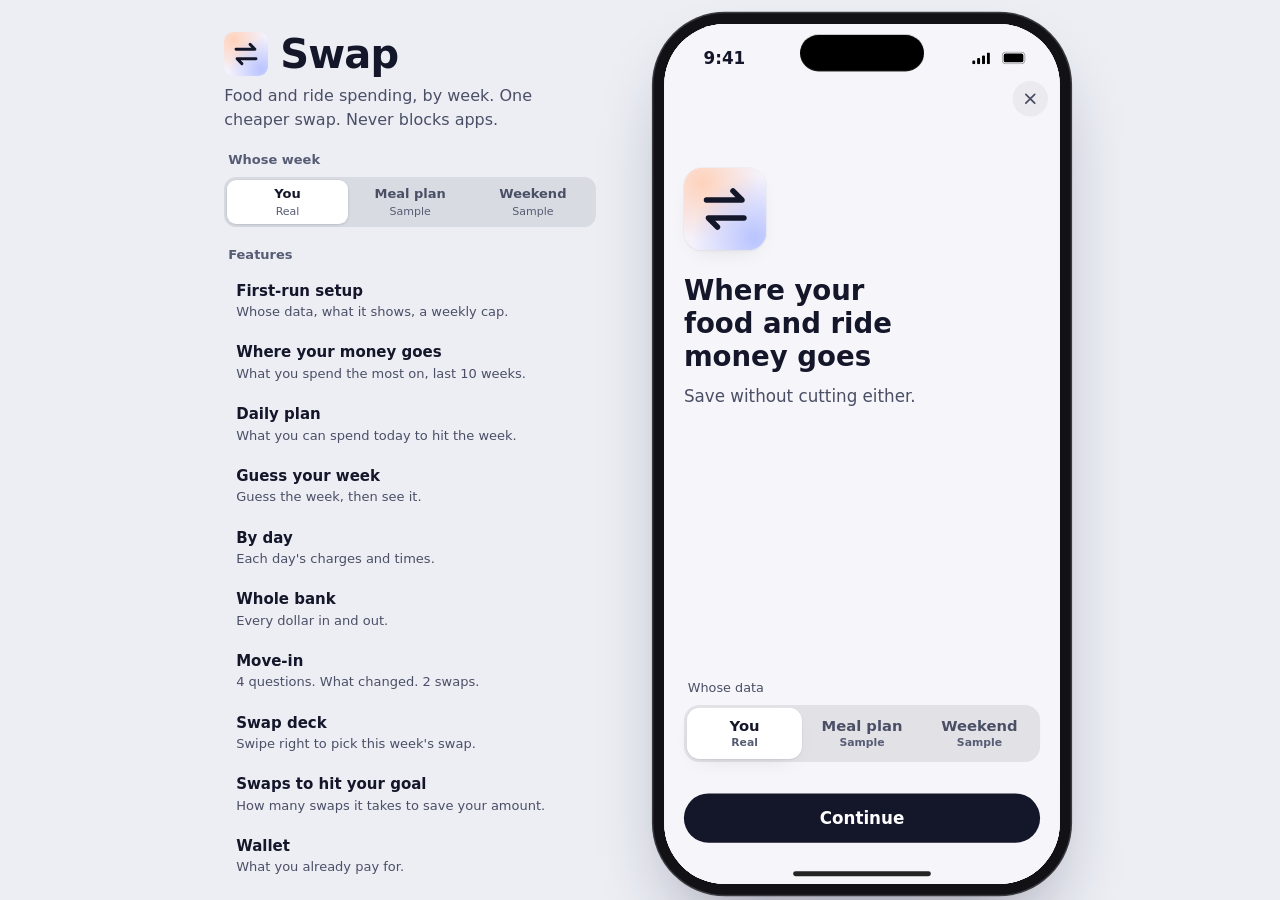
==== app/index.html @ fa8183b1 "Swap app: whole-bank analysis, daily plan, real swaps, iPhone app, cloud sync - Where your money goe" ====
<!doctype html>
<html lang="en">
<head>
<meta charset="utf-8">
<meta name="viewport" content="width=device-width, initial-scale=1, viewport-fit=cover">
<title>Swap</title>
<meta name="description" content="Swap: food and ride spending, by week, with one cheaper swap.">
<meta name="theme-color" content="#f6f5f9">
<meta name="apple-mobile-web-app-capable" content="yes">
<meta name="mobile-web-app-capable" content="yes">
<meta name="apple-mobile-web-app-status-bar-style" content="black-translucent">
<meta name="apple-mobile-web-app-title" content="Swap">
<link rel="manifest" href="manifest.webmanifest">
<link rel="apple-touch-icon" href="icons/icon-180.png">
<link rel="icon" href="icons/icon.svg" type="image/svg+xml">
<link rel="stylesheet" href="core.css">
</head>
<body>
<div class="stage">
  <aside class="panel">
    <h1><img src="icons/icon.svg" width="44" height="44" alt="">Swap</h1>
    <p class="lede">Food and ride spending, by week. One cheaper swap. Never blocks apps.</p>
    <h2 id="seg-h">Whose week</h2>
    <div class="seg" role="radiogroup" aria-labelledby="seg-h"></div>
    <h2>Features</h2>
    <ul class="feature-list"></ul>
    <div class="install"><div id="qr" class="qr" role="img" aria-label="QR code for michaelwang.lol/swap/app"></div><span>Scan, then Share → Add to Home Screen.<br><b>michaelwang.lol/swap/app</b></span></div>
    <p class="fine"><span data-fine>Meal plan and Weekend are sample students.</span> <a href="https://github.com/jialewang0528-gif/swap">Case study</a> · <button class="linkish" data-reset>Reset demo</button></p>
  </aside>
  <div class="device">
    <div class="island" aria-hidden="true"></div>
    <div class="statusbar" aria-hidden="true"><span>9:41</span><span>
      <svg width="18" height="12" viewBox="0 0 18 12"><rect x="0" y="8" width="3" height="4" rx="1"/><rect x="5" y="5.5" width="3" height="6.5" rx="1"/><rect x="10" y="3" width="3" height="9" rx="1"/><rect x="15" y="0" width="3" height="12" rx="1"/></svg>
      <svg width="27" height="13" viewBox="0 0 27 13" style="margin-left:6px"><rect x=".5" y=".5" width="23" height="12" rx="3.5" fill="none" stroke="#000" opacity=".35"/><rect x="2" y="2" width="20" height="9" rx="2"/></svg></span></div>
    <div class="app" id="app"></div>
    <div class="homebar" aria-hidden="true"></div>
  </div>
</div>

<script src="private/live.js" onerror="this.remove()"></script>
<script src="private/cloud-config.js" onerror="this.remove()"></script>
<script src="cloud.js"></script>
<script src="private/subscriptions.js" onerror="this.remove()"></script>
<script src="data.js"></script>
<script src="core.js"></script>
<script src="ai.js"></script>
<script src="features.js"></script>
<script>
  // Load every feature's CSS and JS in parallel; scripts still run in list order (async = false).
  (async () => {
    const loads = [];
    for (const id of self.SWAP_FEATURES) {
      const css = document.createElement("link"); css.rel = "stylesheet"; css.href = `features/${id}.css`;
      loads.push(new Promise(res => { css.onload = res; css.onerror = () => { css.remove(); res(); }; }));
      document.head.appendChild(css);
      const s = document.createElement("script"); s.src = `features/${id}.js`; s.async = false;
      loads.push(new Promise(res => { s.onload = res; s.onerror = () => { console.warn("[swap] missing feature", id); res(); }; }));
      document.body.appendChild(s);
    }
    await Promise.all(loads);
    Swap.start();
  })();
  if ("serviceWorker" in navigator && location.protocol === "https:") navigator.serviceWorker.register("sw.js").catch(() => {});
  // QR for the desktop panel only (the panel is hidden in the phone layout).
  if (!matchMedia("(max-width: 640px), (display-mode: standalone), (hover: none) and (pointer: coarse)").matches) {
    const q = document.createElement("script");
    q.src = "vendor/qrcode.min.js";
    q.onload = () => new QRCode(document.getElementById("qr"), { text: "https://michaelwang.lol/swap/app/", width: 84, height: 84, colorDark: "#14162a", colorLight: "#ffffff" });
    document.body.appendChild(q);
  }
</script>
</body>
</html>
---- app/core.css ----
/* Swap core: design tokens, app shell (nav bar, tab bar, sheets), shared components.
   Feature CSS (features/<id>.css) uses these tokens only: no raw hex, no one-off radii or font sizes.
   See DESIGN.md for the rules. */
:root {
  /* ---------- Color: neutrals ---------- */
  --ink: #14162a;            /* text, primary buttons, selected tab, focus ring */
  --ink-2: #4a4f66;          /* secondary text (7.4:1 on canvas) */
  --ink-3: #565c74;          /* tertiary text, meta (6.1:1) */
  --ink-4: rgba(20, 22, 42, .38);  /* disabled, control borders (3:1+) */
  --hair: rgba(20, 22, 42, .08);   /* hairlines, inset borders */
  --fill: rgba(20, 22, 42, .05);   /* neutral fills: tint buttons, tracks, badges */
  --fill-2: rgba(20, 22, 42, .09);
  --canvas: #f6f5f9;
  --surface: #ffffff;        /* content cards */
  --surface-2: #fbfbfd;      /* nested tiles inside a card */
  --sheet-bg: #f7f6fa;       /* full-height sheets (opaque, like iOS large detent) */

  /* ---------- Color: 4 hues. Fill (>=3:1 on white) / soft tint / ink (text on tint) ---------- */
  --food: #e46c35;   --food-soft: #ffe6d9;  --food-ink: #9a4a26;
  --move: #4a5fd8;   --move-soft: #e3e7ff;  --move-ink: #2f3ca0;
  --night: #8f6fdc;  --night-soft: #eee8ff; --night-ink: #4a3a92;
  --accent: #2e9e6a; --accent-soft: #dcf5e8; --accent-ink: #1d6b47;   /* saved / room / done. Never "move". */
  /* Night is never color-only: hatched fill + moon icon (api.kindIcon("night")). */
  --night-pattern: repeating-linear-gradient(135deg, var(--night) 0 3px, #b9a5ec 3px 5.5px);
  /* Legacy aliases (features being rebuilt still use these) */
  --mint: var(--accent); --mint-soft: var(--accent-soft); --mint-ink: var(--accent-ink);

  /* ---------- Materials ---------- */
  /* Content layer: solid card + soft layered shadow. Floating layer: Liquid Glass. */
  --shadow-card: 0 0 0 .5px rgba(20, 22, 42, .05), 0 1px 2px rgba(20, 22, 42, .04), 0 8px 24px -12px rgba(20, 22, 42, .14);
  --shadow-float: 0 8px 28px -8px rgba(20, 22, 42, .2), 0 2px 6px rgba(20, 22, 42, .06);
  --glass: rgba(255, 255, 255, .56);
  --glass-strong: rgba(255, 255, 255, .74);
  --glass-edge: rgba(255, 255, 255, .85);
  --glass-blur: blur(18px) saturate(180%);
  --glass-shadow: var(--shadow-float);

  /* ---------- Radius: 5 values (concentric: inner = outer - padding) ---------- */
  --r-pill: 999px;   /* buttons, chips, tab bar, capsules */
  --r-card: 26px;    /* content cards */
  --r-tile: 16px;    /* tiles inside a card (26 - 10 padding) */
  --r-well: 10px;    /* icon wells, small fields */
  --r-badge: 6px;    /* badges */
  --r-lg: var(--r-card); --r-md: 20px; --r-sm: var(--r-tile);   /* legacy */

  /* ---------- Type ---------- */
  --sys: -apple-system, BlinkMacSystemFont, "SF Pro Text", system-ui, "Helvetica Neue", Arial, sans-serif;
  --round: ui-rounded, "SF Pro Rounded", -apple-system, system-ui, sans-serif;

  /* ---------- Spacing: 4pt grid ---------- */
  --s-1: 4px; --s-2: 8px; --s-3: 12px; --s-4: 16px; --s-5: 20px; --s-6: 24px; --s-8: 32px; --s-11: 44px;
  --gutter: 16px;    /* screen side margin */
  --tap: 44px;       /* minimum touch target */

  /* ---------- Motion (core.js replaces these with sampled springs) ---------- */
  --ease-snappy: cubic-bezier(.2, .9, .3, 1);   --dur-snappy: 320ms;
  --ease-standard: cubic-bezier(.2, .9, .25, 1.08); --dur-standard: 520ms;
  --ease-gentle: cubic-bezier(.32, .72, 0, 1);  --dur-gentle: 560ms;
  --fade: 150ms;

  /* ---------- Device geometry ---------- */
  --top: 54px;       /* status bar height inside the desktop frame */
  --bottom: 34px;    /* home indicator */
  --nav-h: 44px;     /* compact nav row */
  --p: 0;            /* large-title collapse progress 0..1 (set by core.js) */
  --edge: 0;         /* top scroll-edge strength 0..1 */
  --pull: 0;         /* overscroll pull-down 0..1 */
}

* { box-sizing: border-box; -webkit-tap-highlight-color: transparent; }
html, body { margin: 0; height: 100%; overflow: hidden; overscroll-behavior: none; }
@supports (height: 100dvh) { html, body { height: 100dvh; } }
/* 1rem = the reader's body size: 17px by default, and the iOS Text Size setting on iPhone (below). */
html { font-size: 106.25%; }
body { font-family: var(--sys); font-size: 1rem; line-height: 1.3; color: var(--ink); -webkit-font-smoothing: antialiased; background: #eceef4; -webkit-text-size-adjust: 100%; }
::selection { background: var(--move-soft); color: var(--ink); }
:focus-visible { outline: 2px solid var(--ink); outline-offset: 2px; border-radius: 10px; }
button { font: inherit; color: inherit; border: 0; background: none; padding: 0; cursor: pointer; }
input, textarea { font: inherit; color: inherit; }
h1, h2, h3, p { overflow-wrap: break-word; }
/* Headings get focus only so screen readers land on them; no ring box for that. */
:is(h1, h2, h3)[tabindex="-1"]:focus { outline: none; }
.vh { position: absolute !important; width: 1px; height: 1px; overflow: hidden; clip-path: inset(50%); white-space: nowrap; }

/* ---------- Type scale (iOS Dynamic Type "Large", 1rem = 17px) ---------- */
.t-largetitle { font-size: 2rem;     line-height: 1.206; font-weight: 700; letter-spacing: normal; }   /* 34/41 */
.t-title      { font-size: 1.647rem; line-height: 1.214; font-weight: 700; }   /* 28/34 */
.t-title2     { font-size: 1.294rem; line-height: 1.273; font-weight: 700; }   /* 22/28 */
.t-title3     { font-size: 1.176rem; line-height: 1.25;  font-weight: 600; }   /* 20/25 */
.t-headline   { font-size: 1rem;     line-height: 1.294; font-weight: 600; }   /* 17/22 */
.t-body       { font-size: 1rem;     line-height: 1.294; font-weight: 400; }   /* 17/22 */
.t-sub        { font-size: .882rem;  line-height: 1.333; font-weight: 400; }   /* 15/20 */
.t-foot       { font-size: .765rem;  line-height: 1.385; font-weight: 400; }   /* 13/18 */
.t-cap        { font-size: .647rem;  line-height: 1.182; font-weight: 600; }   /* 11/13 */
.t-2 { color: var(--ink-2); } .t-3 { color: var(--ink-3); }
/* Money numerals: SF Rounded, tabular so widths never jump. */
.num { font-family: var(--round); font-variant-numeric: tabular-nums; }
.n-xl, .n-l, .n-m { font-family: var(--round); font-variant-numeric: tabular-nums; font-weight: 700; line-height: 1; }
/* Scale with text size, but never wider than the phone allows. */
.n-xl { font-size: min(3.765rem, 19vw); letter-spacing: -0.03em; }   /* 64 */
.n-l  { font-size: min(2.353rem, 13vw); letter-spacing: -0.03em; }   /* 40 */
.n-m  { font-size: min(1.647rem, 10vw); letter-spacing: -0.01em; }   /* 28 */

/* ---------- Desktop stage ---------- */
.stage { min-height: 100%; height: 100%; display: grid; grid-template-columns: minmax(280px, 380px) auto; gap: 64px; align-items: center; justify-content: center; padding: 24px 28px; }
.panel { max-height: 100%; overflow-y: auto; padding: 8px 4px; scrollbar-width: none; }
.panel h1 { font-size: 40px; font-weight: 700; letter-spacing: -0.02em; margin: 0 0 8px; line-height: 1; display: flex; align-items: center; gap: 12px; }
.panel .lede { color: var(--ink-2); font-size: 16px; line-height: 1.5; margin: 0 0 20px; max-width: 36ch; }
.panel h2 { font-size: 13px; font-weight: 600; color: var(--ink-3); margin: 20px 4px 8px; }
.seg { display: grid; grid-template-columns: repeat(3, 1fr); gap: 2px; padding: 3px; border-radius: 12px; background: var(--fill-2); }
.seg button { min-height: 44px; border-radius: 9px; font-size: 13px; font-weight: 600; color: var(--ink-2); display: grid; place-items: center; gap: 0; line-height: 1.2; padding: 4px 6px; transition: background var(--fade), color var(--fade); }
.seg button small { font-size: 11px; font-weight: 500; color: var(--ink-3); }
.seg button[aria-checked="true"] { background: var(--surface); color: var(--ink); box-shadow: 0 1px 3px rgba(20,22,42,.12), 0 0 0 .5px rgba(20,22,42,.04); }
.feature-list { display: grid; gap: 2px; margin: 0; padding: 0; list-style: none; }
.feature-list button { width: 100%; text-align: left; padding: 10px 12px; border-radius: 14px; display: grid; gap: 2px; transition: background .2s; }
@media (hover: hover) { .feature-list button:hover { background: rgba(255,255,255,.7); } }
.feature-list button[aria-current="true"] { background: var(--surface); box-shadow: var(--shadow-card); }
.feature-list strong { font-size: 15px; font-weight: 600; }
.feature-list span { font-size: 13px; color: var(--ink-2); line-height: 1.4; }
.panel .fine { margin-top: 18px; font-size: 12px; color: var(--ink-3); line-height: 1.5; max-width: 40ch; }
.panel .fine a, .panel .fine .linkish { color: var(--ink-2); text-underline-offset: 3px; text-decoration: underline; font-size: inherit; }
.install { margin-top: 18px; display: flex; gap: 14px; align-items: center; font-size: 13px; color: var(--ink-2); line-height: 1.4; }
.install .qr { width: 96px; height: 96px; border-radius: 14px; background: #fff; padding: 6px; flex: none; box-shadow: var(--shadow-card); }
.install .qr img, .install .qr canvas { display: block; width: 84px; height: 84px; }
.install b { color: var(--ink); font-weight: 600; }

.device { width: 402px; height: 874px; border-radius: 62px; position: relative; overflow: hidden; background: var(--canvas); flex: none;
  box-shadow: 0 0 0 11px #121216, 0 0 0 12.5px #3a3a40, 0 40px 80px -20px rgba(20, 22, 50, .45); isolation: isolate;
  scale: var(--device-scale, 1); }
.island { position: absolute; top: 11px; left: 50%; translate: -50% 0; width: 126px; height: 37px; border-radius: 20px; background: #000; z-index: 50; }
.statusbar { position: absolute; inset: 0 0 auto 0; height: var(--top); display: flex; justify-content: space-between; align-items: center; padding: 16px 32px 0 40px; font-weight: 600; font-size: 17px; z-index: 40; pointer-events: none; }
.homebar { position: absolute; bottom: 8px; left: 50%; translate: -50% 0; width: 140px; height: 5px; border-radius: 3px; background: rgba(0,0,0,.85); z-index: 60; pointer-events: none; }

/* Phone layout: narrow screens, the installed app, and any touch-only device. The app is the page. */
@media (max-width: 640px), (display-mode: standalone), (hover: none) and (pointer: coarse) {
  .stage { display: block; padding: 0; height: 100%; }
  .panel { display: none; }
  .device { width: 100%; height: 100%; border-radius: 0; box-shadow: none; scale: none; }
  .island, .statusbar, .homebar { display: none; }
  :root { --top: max(env(safe-area-inset-top), 12px); --bottom: max(env(safe-area-inset-bottom), 10px); }
}
/* Text Size on iPhone (WebKit, incl. the native app's WKWebView): the system body size becomes 1rem,
   so every rem token follows the setting (17px at the default). Desktop Safari keeps 17px. */
@media (hover: none) and (pointer: coarse), (display-mode: standalone) {
  @supports (font: -apple-system-body) { html { font: -apple-system-body; } body { font-family: var(--sys); line-height: 1.3; } }
}

/* ---------- App shell ---------- */
.app { position: absolute; inset: 0; overflow: hidden; overflow: clip; color: var(--ink); background: var(--canvas); }
/* Low-chroma wall so the glass layers have something to refract. Two blobs, top only. */
.wall { position: absolute; inset: 0; z-index: 0; pointer-events: none;
  background:
    radial-gradient(60% 28% at 8% 0%, rgba(255, 214, 192, .55) 0%, transparent 70%),
    radial-gradient(55% 26% at 96% 4%, rgba(208, 216, 255, .55) 0%, transparent 72%),
    var(--canvas); }
.views { position: absolute; inset: 0; z-index: 1; overflow: hidden; overflow: clip; display: block; }
.view { position: absolute; inset: 0; overflow-y: auto; overflow-x: hidden; -webkit-overflow-scrolling: touch;
  padding: calc(var(--top) + var(--nav-h) + 2px) var(--gutter) calc(var(--bottom) + 110px);
  scroll-padding: calc(var(--top) + var(--nav-h) + 8px) 0 calc(var(--bottom) + 90px);
  scrollbar-width: none; overscroll-behavior: contain; opacity: 0; pointer-events: none; transition: opacity var(--fade) linear; }
.view::-webkit-scrollbar { display: none; }
.view.on { opacity: 1; pointer-events: auto; }
/* Large title: fades out as the compact title fades in; grows a little on pull-down like iOS. */
.view > .lt { margin: 0 4px 16px; transform-origin: 0 50%; }
.view > .lt h1 { margin: 0; opacity: max(0, calc(1 - var(--p) * 1.5)); scale: calc(1 + var(--pull) * .08); transform-origin: 0 100%; }
.view > .lt .lt-sub { margin: 2px 0 0; color: var(--ink-2); opacity: max(0, calc(1 - var(--p) * 2)); }
.view > header:not(.lt) { display: flex; justify-content: space-between; align-items: flex-end; margin: 6px 4px 16px; }  /* legacy */
.slot + .slot { margin-top: var(--s-5); }
.slot:empty { display: none; }

/* Compact nav bar: soft blur + fade edge, compact title, trailing glass buttons. */
.navbar { position: absolute; inset: 0 0 auto 0; z-index: 15; height: calc(var(--top) + var(--nav-h)); pointer-events: none; }
/* Scrolled: a solid, blurred bar exactly as tall as the nav, so content never shows through the compact title. */
.nav-edge { position: absolute; inset: 0; opacity: var(--edge);
  background: rgba(246, 245, 249, .9); -webkit-backdrop-filter: blur(20px) saturate(180%); backdrop-filter: blur(20px) saturate(180%);
  box-shadow: 0 .5px 0 var(--hair); }
.nav-row { position: absolute; left: 0; right: 0; top: var(--top); height: var(--nav-h); display: flex; align-items: center; justify-content: flex-end; gap: 8px; padding: 0 var(--gutter); }
.nav-title { position: absolute; left: 50%; top: 50%; translate: -50% -50%; max-width: 46%; overflow: hidden; text-overflow: ellipsis; white-space: nowrap;
  font-size: min(1rem, 20px); font-weight: 600; opacity: clamp(0, calc((var(--p) - .45) * 2.2), 1); }
.nav-actions { display: none; gap: 8px; align-items: center; pointer-events: auto; }
.nav-actions.on { display: flex; }
.nav-btn { min-width: var(--tap); height: var(--tap); padding: 0 14px 0 12px; border-radius: var(--r-pill); display: inline-flex; align-items: center; gap: 6px; font-size: .882rem; font-weight: 600; color: var(--ink); }
.nav-btn .av { width: 24px; height: 24px; border-radius: 50%; display: grid; place-items: center; background: var(--ink); color: #fff; font-size: 11px; font-weight: 700; flex: none; }
.nav-btn .av.sample { background: var(--fill-2); color: var(--ink); box-shadow: inset 0 0 0 1px var(--ink-4); }
.nav-btn svg { flex: none; }
/* You: one avatar button, top right on every tab. 44pt target, 32pt avatar. */
.nav-me { width: var(--tap); height: var(--tap); border-radius: 50%; display: grid; place-items: center; pointer-events: auto; flex: none; }
.nav-me .av { width: 32px; height: 32px; border-radius: 50%; display: grid; place-items: center; background: var(--ink); color: #fff; font-size: 14px; font-weight: 700; }
.nav-me .av.sample { background: var(--surface); color: var(--ink); box-shadow: inset 0 0 0 1.5px var(--ink-3); }
/* Bottom edge: content softens as it slides under the tab bar. */
.edge-bottom { position: absolute; inset: auto 0 0 0; height: calc(var(--bottom) + 84px); z-index: 14; pointer-events: none;
  background: linear-gradient(rgba(246, 245, 249, 0), rgba(246, 245, 249, .7) 70%, rgba(246, 245, 249, .85)); }
.app.kb .edge-bottom { opacity: 0; }

/* ---------- Materials ---------- */
/* Liquid Glass: floating controls ONLY (tab bar, nav buttons, sheet chrome, toast, composer, deck buttons). */
.glass { background: var(--glass); -webkit-backdrop-filter: var(--glass-blur); backdrop-filter: var(--glass-blur);
  border-radius: var(--r-card); box-shadow: var(--shadow-float), inset 0 1px 0 var(--glass-edge), inset 0 0 0 .5px rgba(255,255,255,.5);
  outline: 1px solid transparent; outline-offset: -1px; }
.glass.strong { background: var(--glass-strong); }
/* Content card: solid surface. Use for every content block. */
.card { background: var(--surface); border-radius: var(--r-card); box-shadow: var(--shadow-card); padding: var(--s-4); }
.card.hero { padding: var(--s-5); }
.card.flat { padding: 0; overflow: hidden; }
.surface { background: var(--surface); border-radius: var(--r-card); box-shadow: var(--shadow-card); }
.tile { background: var(--surface-2); border-radius: var(--r-tile); box-shadow: inset 0 0 0 .5px var(--hair); padding: var(--s-3); }
.pressable { transition: scale var(--dur-snappy) var(--ease-snappy); }
.pressable:not(:disabled):active { scale: .97; }

/* Lists: one line per item, name left, amount right (Flighty-style). */
.list { display: grid; }
.row { display: flex; align-items: center; gap: var(--s-3); min-height: var(--tap); padding: var(--s-2) 0; }
.row + .row { box-shadow: 0 -.5px 0 var(--hair); }
.row .grow { flex: 1; min-width: 0; }
.row .amt { font-family: var(--round); font-variant-numeric: tabular-nums; font-weight: 600; }

/* Section title: names the content ("By day"), never the feature. */
.section-title { font-size: 1.176rem; font-weight: 600; line-height: 1.25; margin: 28px 4px 10px; display: flex; justify-content: space-between; align-items: baseline; gap: 8px; }
.section-title small { font-size: .765rem; font-weight: 500; color: var(--ink-3); }
.label { font-size: .765rem; color: var(--ink-2); }

/* Honesty badges: one per section. Text differs, so it is never color-only. */
.badge, .sample, .real { display: inline-flex; align-items: center; gap: 4px; font-size: .647rem; line-height: 1.18; font-weight: 600; border-radius: var(--r-badge); padding: 2px 6px; vertical-align: 2px; white-space: nowrap; letter-spacing: normal; }
.sample, .badge.sample { color: var(--ink-2); background: var(--fill); box-shadow: inset 0 0 0 1px var(--fill-2); }
.real, .badge.real { color: var(--ink); background: var(--surface); box-shadow: inset 0 0 0 1px rgba(20,22,42,.22); }

/* Buttons: capsules, 50px tall (44 min). */
.btn { display: inline-flex; align-items: center; justify-content: center; gap: 8px; min-height: 50px; padding: 0 22px; border-radius: var(--r-pill); font-size: 1rem; font-weight: 600; line-height: 1.2;
  transition: scale var(--dur-snappy) var(--ease-snappy), background var(--fade), opacity var(--fade); }
.btn:not(:disabled):active { scale: .96; }
.btn:disabled, .btn[aria-disabled="true"] { opacity: .45; cursor: default; }
.btn.primary { background: var(--ink); color: #fff; }
.btn.secondary { background: var(--surface); color: var(--ink); box-shadow: inset 0 0 0 1px var(--hair), 0 1px 2px rgba(20,22,42,.06); }
.btn.tint { background: var(--fill-2); color: var(--ink); }
.btn.accent { background: var(--accent-soft); color: var(--accent-ink); }
.btn.plain { background: none; color: var(--ink-2); min-height: var(--tap); padding: 0 12px; }
.btn.glassy { background: var(--glass-strong); box-shadow: inset 0 1px 0 #fff, var(--shadow-float); -webkit-backdrop-filter: var(--glass-blur); backdrop-filter: var(--glass-blur); }
.btn.small { min-height: 36px; padding: 0 14px; font-size: .882rem; position: relative; }
.btn.small::after { content: ""; position: absolute; inset: -4px 0; }
.btn.block { width: 100%; }
.icon-btn { width: var(--tap); height: var(--tap); border-radius: 50%; display: grid; place-items: center; flex: none; }

/* Chips: 34px visual, 44px hit area. */
.chip { position: relative; display: inline-flex; align-items: center; gap: 6px; min-height: 34px; padding: 0 14px; border-radius: var(--r-pill); font-size: .882rem; font-weight: 500;
  background: var(--surface); box-shadow: inset 0 0 0 1px var(--hair); outline: 1px solid transparent; outline-offset: -1px;
  transition: background var(--fade), color var(--fade), scale var(--dur-snappy) var(--ease-snappy); }
.chip::after { content: ""; position: absolute; inset: -5px 0; }
.chip[aria-pressed="true"], .chip[aria-checked="true"] { background: var(--ink); color: #fff; box-shadow: none; }
.chip:not(:disabled):active { scale: .96; }

/* Category marks: color + shape. Night is hatched and carries a moon. */
.dot { width: 9px; height: 9px; border-radius: 3px; display: inline-block; flex: none; }
.dot.food, .fill-food { background: var(--food); }
.dot.move, .fill-move { background: var(--move); }
.dot.night, .fill-night { background: var(--night-pattern); }
.dot.move { border-radius: 50%; }
.kind { width: 32px; height: 32px; border-radius: var(--r-well); display: grid; place-items: center; flex: none; }
.kind.food { background: var(--food-soft); color: var(--food-ink); }
.kind.move { background: var(--move-soft); color: var(--move-ink); }
.kind.night { background: var(--night-soft); color: var(--night-ink); }
.kind.saved { background: var(--accent-soft); color: var(--accent-ink); }
.kind.lg { width: 40px; height: 40px; }

/* ---------- Tab bar (floating glass capsule) ---------- */
.tabbar { position: absolute; left: var(--gutter); right: var(--gutter); bottom: calc(var(--bottom) - 4px); height: 64px; z-index: 20; border-radius: 32px; padding: 6px;
  transform-origin: 50% 100%; transition: scale var(--dur-standard) var(--ease-standard), opacity .2s; }
.tabbar [role="tablist"] { position: relative; height: 100%; display: grid; grid-template-columns: repeat(var(--tabs, 4), 1fr); }
.tabbar button { position: relative; z-index: 1; display: grid; place-items: center; align-content: center; gap: 1px; font-size: 10px; line-height: 12px; font-weight: 600; color: var(--ink-2); border-radius: 26px; transition: color .2s; }
.tabbar button span { transition: opacity .2s; }
.tabbar button[aria-selected="true"] { color: var(--ink); }
.tabbar button svg { width: 24px; height: 24px; }
.tabbar button:focus-visible { outline-offset: -3px; border-radius: 26px; }
.tab-pill { position: absolute; top: 0; bottom: 0; left: 0; width: 25%; border-radius: 26px; background: rgba(255,255,255,.9); box-shadow: inset 0 1px 0 #fff, 0 2px 8px rgba(20,22,42,.1); z-index: 0;
  transition: left var(--dur-standard) var(--ease-standard), width var(--dur-standard) var(--ease-standard); }
/* Shrinks while scrolling down (iOS 26), restores on scroll up. */
.app.tb-min .tabbar { scale: .86; }
.app.tb-min .tabbar button span { opacity: 0; }
.app.kb .tabbar { opacity: 0; pointer-events: none; }

/* ---------- Sheets ---------- */
.scrim { position: absolute; inset: 0; z-index: 30; background: rgba(20, 22, 50, .22); opacity: 0; transition: opacity .3s; }
.scrim.on { opacity: 1; }
/* Large detent: full height, opaque, attached to the edges. */
.sheet { position: absolute; left: 0; right: 0; bottom: 0; top: calc(var(--top) + 10px); z-index: 31; border-radius: 34px 34px 0 0; overflow: hidden; display: flex; flex-direction: column;
  background: var(--sheet-bg); box-shadow: 0 -10px 40px rgba(20,22,50,.18); translate: 0 105%; }
/* Medium detent: floats inset from the edges, Liquid Glass, height fits content. */
.sheet.inset { left: 8px; right: 8px; bottom: calc(8px + max(0px, var(--bottom) - 34px)); top: auto; max-height: calc(100% - var(--top) - 24px); border-radius: 40px;
  background: rgba(250, 250, 253, .86); -webkit-backdrop-filter: blur(30px) saturate(180%); backdrop-filter: blur(30px) saturate(180%);
  box-shadow: 0 20px 50px -10px rgba(20,22,50,.3), inset 0 1px 0 #fff; }
.sheet-chrome { flex: none; position: relative; height: 26px; z-index: 2; }
.sheet .grab { position: absolute; inset: 0 60px 0 60px; height: 26px; display: grid; place-items: center; cursor: grab; touch-action: none; }
.sheet .grab::before { content: ""; width: 38px; height: 5px; border-radius: 3px; background: rgba(20,22,42,.2); }
.sheet .back { position: absolute; top: 6px; left: 10px; width: var(--tap); height: var(--tap); border-radius: 50%; display: grid; place-items: center; z-index: 3;
  background: var(--glass-strong); -webkit-backdrop-filter: var(--glass-blur); backdrop-filter: var(--glass-blur); box-shadow: inset 0 1px 0 #fff, 0 1px 4px rgba(20,22,42,.12); color: var(--ink); }
.sheet .back[hidden] { display: none; }
.sheet .close { position: absolute; top: 6px; right: 10px; width: var(--tap); height: var(--tap); border-radius: 50%; display: grid; place-items: center; z-index: 3;
  background: var(--glass-strong); -webkit-backdrop-filter: var(--glass-blur); backdrop-filter: var(--glass-blur); box-shadow: inset 0 1px 0 #fff, 0 1px 4px rgba(20,22,42,.12); color: var(--ink-2); }
.sheet .body { flex: 1; min-height: 0; overflow-y: auto; overscroll-behavior: contain; padding: 18px 20px calc(var(--bottom) + 20px); scrollbar-width: none; }
.sheet.inset .body { flex: 0 1 auto; padding-bottom: 20px; }
.sheet .body::-webkit-scrollbar { display: none; }
.sheet .body > :is(h1, h2):first-child, .sheet-title { margin: 0 52px 6px 0; }
.sheet:has(.sheet-chrome .back:not([hidden])) .body { padding-top: 30px; }
.sheet-title:focus, .sheet .body :is(h1, h2, h3)[tabindex="-1"]:focus { outline: none; }
/* Actions pinned at the bottom of the sheet (api.sheetActions). */
.sheet.has-actions .body { padding-bottom: 12px; }
.sheet-actions { flex: none; position: relative; display: flex; gap: 10px; padding: 10px 20px calc(var(--bottom) + 10px); z-index: 2; }
.sheet-actions[hidden] { display: none; }
.sheet-actions::before { content: ""; position: absolute; left: 0; right: 0; bottom: 100%; height: 24px; pointer-events: none; background: linear-gradient(rgba(247,246,250,0), var(--sheet-bg)); }
.sheet.inset .sheet-actions { padding-bottom: 18px; }
.sheet.inset .sheet-actions::before { display: none; }
.sheet-actions .btn { flex: 1; }
/* Inside a body, a .sheet-actions block sticks to the bottom instead. */
.sheet .body .sheet-actions { position: sticky; bottom: calc(-1 * (var(--bottom) + 20px)); margin: 16px -20px calc(-1 * (var(--bottom) + 20px)); background: var(--sheet-bg); }

/* Choice rows (profile picker and other single-choice lists) */
.choices { display: grid; gap: 8px; margin: 12px 0 4px; }
.choice { width: 100%; text-align: left; display: flex; align-items: center; gap: 12px; min-height: 64px; padding: 12px 14px; border-radius: 20px; background: var(--surface); box-shadow: var(--shadow-card); transition: scale var(--dur-snappy) var(--ease-snappy); }
.choice:active { scale: .98; }
.choice .grow { flex: 1; min-width: 0; display: grid; gap: 2px; }
.choice .grow b { font-size: 1rem; font-weight: 600; display: flex; align-items: center; gap: 8px; flex-wrap: wrap; }
.choice .grow span { font-size: .882rem; color: var(--ink-2); line-height: 1.3; }
.choice .tick { width: 24px; height: 24px; border-radius: 50%; box-shadow: inset 0 0 0 1.5px var(--ink-4); display: grid; place-items: center; color: transparent; flex: none; }
.choice[aria-checked="true"] .tick { background: var(--ink); color: #fff; box-shadow: none; }

/* ---------- Toast (floating glass, one persistent live region) ---------- */
.toast { position: absolute; left: 50%; top: calc(var(--top) + 6px); translate: -50% calc(-100% - var(--top) - 24px); opacity: 0; z-index: 45; padding: 10px 16px; border-radius: 22px;
  font-size: .882rem; font-weight: 600; width: max-content; max-width: calc(100% - 32px); pointer-events: none;
  transition: translate var(--dur-gentle) var(--ease-gentle), opacity .25s; display: flex; gap: 8px; align-items: center; }
.toast.on { translate: -50% 0; opacity: 1; }
.toast svg { flex: none; }
.toast.has-action.on { pointer-events: auto; padding-right: 6px; }
.toast-act { min-height: 36px; padding: 0 14px; margin-left: 4px; border-radius: var(--r-pill); background: var(--ink); color: #fff; font-weight: 600; position: relative; }
.toast-act::after { content: ""; position: absolute; inset: -4px; }
.load-fail { display: grid; gap: var(--s-3); justify-items: start; }
.load-fail p { margin: 0; }

/* ---------- Preferences ---------- */
@media (prefers-reduced-motion: reduce) {
  *, *::before, *::after { animation-duration: .01ms !important; transition-duration: .01ms !important; }
  .view, .scrim, .toast { transition-duration: 180ms !important; transition-property: opacity !important; }
  .toast { translate: -50% 0; }
  .view > .lt h1 { scale: none; }
}
@media (prefers-contrast: more), (prefers-reduced-transparency: reduce) {
  :root { --glass: rgba(255,255,255,.96); --glass-strong: #fff; --ink-3: var(--ink-2); --hair: rgba(20,22,42,.2); }
  .glass, .btn.glassy, .sheet.inset, .sheet .close { -webkit-backdrop-filter: none; backdrop-filter: none; }
  .nav-edge { -webkit-backdrop-filter: none; backdrop-filter: none; background: var(--canvas); -webkit-mask: none; mask: none; }
  .sheet.inset { background: var(--sheet-bg); }
}

/* Merchant logos: App Store icon style (22% corner, hairline), letter tile, or the category glyph. */
.brandmark { position: relative; width: var(--bm, 36px); height: var(--bm, 36px); flex: none; display: inline-grid; place-items: center; border-radius: 22%; overflow: hidden; background: #fff; }
.brandmark::after { content: ""; position: absolute; inset: 0; border-radius: inherit; box-shadow: inset 0 0 0 1px rgba(20, 22, 42, .1); pointer-events: none; }
.brandmark img { width: 100%; height: 100%; object-fit: cover; display: block; }
.brandmark.letter { font-family: var(--round); font-weight: 700; font-size: calc(var(--bm, 36px) * .4); line-height: 1; letter-spacing: normal; }
.brandmark.k-food { background: var(--food-soft); color: var(--food-ink); }
.brandmark.k-move { background: var(--move-soft); color: var(--move-ink); }
.brandmark.k-night { background: var(--night-soft); color: var(--night-ink); }
.brandmark.generic { background: var(--fill); color: var(--ink-2); }

/* ---------- Switch rows (You sheet, onboarding reminders) ---------- */
.switch-row { width: 100%; text-align: left; display: flex; align-items: center; gap: var(--s-3); min-height: 64px; padding: var(--s-3) 0; border-radius: 0; }
.switch-row + .switch-row { box-shadow: 0 -.5px 0 var(--hair); }
.switch-row .grow { flex: 1; min-width: 0; display: grid; gap: 2px; }
.switch-row:focus-visible { outline-offset: -2px; border-radius: var(--r-tile); }
.switch-row .well { width: 36px; height: 36px; border-radius: var(--r-well); display: grid; place-items: center; flex: none; background: var(--fill); color: var(--ink-2); }
/* Off track keeps a 1.5px ink-3 ring (6:1 on white), so off is never invisible. */
.switch { position: relative; width: 51px; height: 31px; flex: none; border-radius: var(--r-pill); background: var(--fill-2); box-shadow: inset 0 0 0 1.5px var(--ink-3); transition: background var(--fade), box-shadow var(--fade); }
.switch::after { content: ""; position: absolute; top: 2px; left: 2px; width: 27px; height: 27px; border-radius: 50%; background: var(--surface); box-shadow: 0 2px 5px rgba(20, 22, 42, .2), 0 0 0 .5px var(--hair);
  transition: translate var(--dur-snappy) var(--ease-snappy); }
.switch-row[aria-checked="true"] .switch { background: var(--accent); box-shadow: none; }
.switch-row[aria-checked="true"] .switch::after { translate: 20px 0; }
.switch-row[aria-disabled="true"] { cursor: default; }
.switch-row[aria-disabled="true"] .switch { opacity: .55; }

/* ---------- You sheet (core.js youSheet) ---------- */
.you-sub { margin: 0 0 var(--s-2); }
.you-sec { display: grid; gap: var(--s-2); margin-top: var(--s-6); }
.you-h { margin: 0 4px; }
.you-save { display: grid; gap: var(--s-4); }
.you-stepper { display: flex; align-items: center; justify-content: space-between; gap: var(--s-2); }
.you-step { background: var(--fill-2); color: var(--ink); }
.you-step:disabled { opacity: .4; cursor: default; }
.you-amt { display: grid; justify-items: center; gap: 2px; min-width: 0; }
.you-presets { display: flex; flex-wrap: wrap; gap: var(--s-2); }
.you-presets .chip { flex: 1 1 4rem; justify-content: center; }
.you-presets .chip:disabled { opacity: .45; }
.you-cap { display: flex; flex-wrap: wrap; align-items: center; gap: var(--s-1) var(--s-3); padding-top: var(--s-3); box-shadow: 0 -.5px 0 var(--hair); }
.you-cap .grow { flex: 1 1 10rem; min-width: 0; display: grid; gap: 2px; }
.you-help, .you-note { margin: 0; }
.you-note { padding: 0 4px; }
.you-list { padding: 0 var(--s-4); }
.you-qs { display: grid; gap: var(--s-4); }
.you-q { display: grid; gap: var(--s-2); }
.you-opts { display: flex; flex-wrap: wrap; gap: var(--s-2); }
.you-who { margin: 0; }
.you-who .choice[aria-current="true"] .tick { background: var(--ink); color: #fff; box-shadow: none; }
.you-again { margin-top: var(--s-6); }
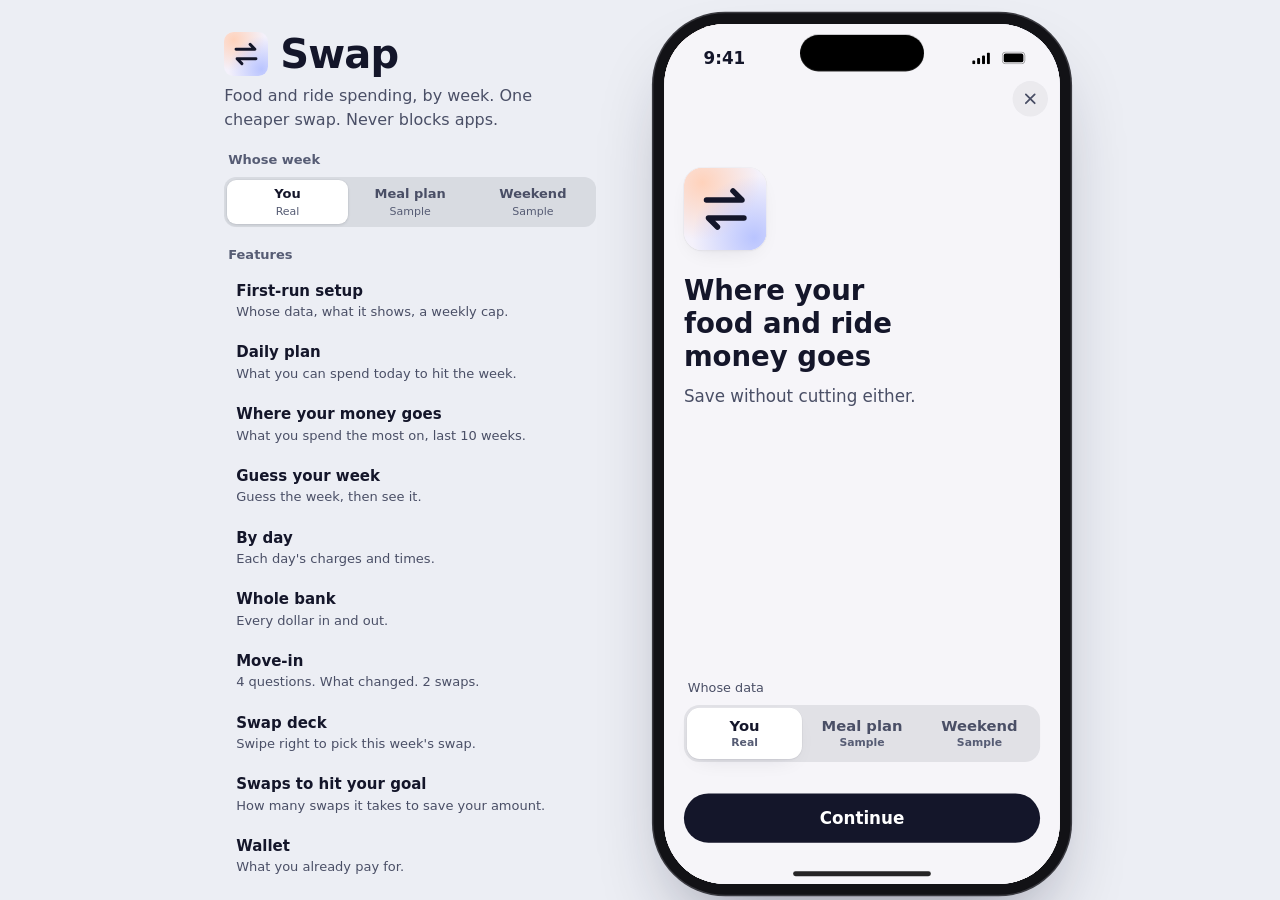
==== commit 647436f6: "Open any category to see its charges, ask which subscriptions are cancelled, no cancel cards in the " ====
--- a/app/index.html
+++ b/app/index.html
@@ -40,6 +40,7 @@
 <script src="private/live.js" onerror="this.remove()"></script>
 <script src="private/cloud-config.js" onerror="this.remove()"></script>
 <script src="cloud.js"></script>
+<script src="category.js"></script>
 <script src="private/subscriptions.js" onerror="this.remove()"></script>
 <script src="data.js"></script>
 <script src="core.js"></script>
--- a/app/core.css
+++ b/app/core.css
@@ -396,3 +396,18 @@
 .you-who { margin: 0; }
 .you-who .choice[aria-current="true"] .tick { background: var(--ink); color: #fff; box-shadow: none; }
 .you-again { margin-top: var(--s-6); }
+
+/* Category sheet (app/category.js): every charge in one category. */
+.cg-sum { display: flex; gap: var(--s-6); margin-top: var(--s-3); }
+.cg-sum > div { display: grid; gap: 2px; }
+.cg-sum b { font-size: 1.412rem; font-weight: 700; }
+.cg-in { color: var(--accent-ink); }
+.cg-day { margin-top: var(--s-5); }
+.cg-list { padding: var(--s-1) var(--s-4); }
+.cg-list .grow { display: grid; }
+.cg-name { overflow-wrap: anywhere; }
+/* A category row you can tap to open its charges. */
+.tap-row { cursor: pointer; -webkit-tap-highlight-color: transparent; border-radius: var(--r-well); transition: background var(--fade); }
+@media (hover: hover) { .tap-row:hover { background: var(--fill); } }
+.tap-row:active { background: var(--fill); }
+.tap-row:focus-visible { outline: 2px solid var(--ink); outline-offset: 2px; }
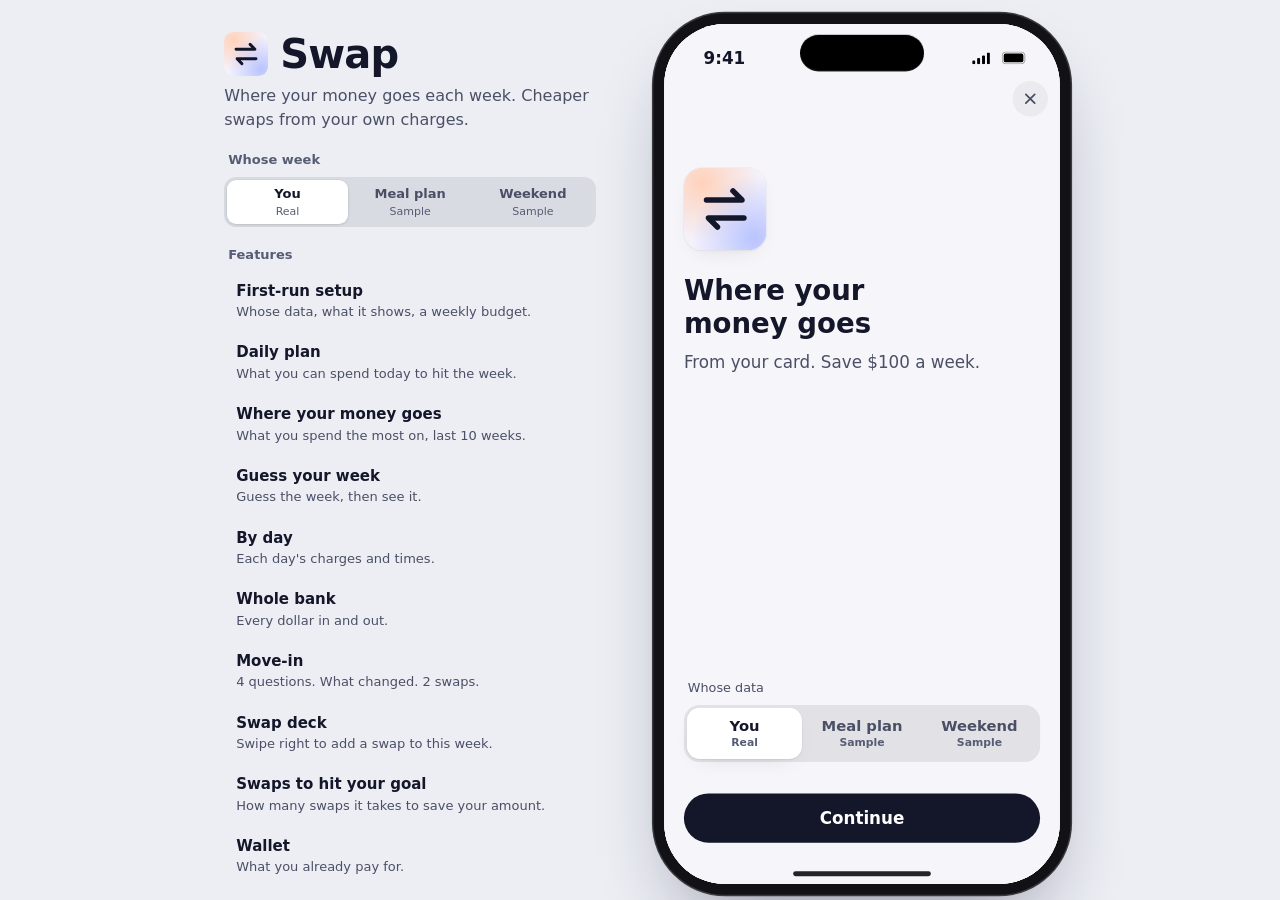
==== commit e62e4736: "Work through the round 3 review: one budget, honest daily plan, real swap math, safer cloud - One we" ====
--- a/app/index.html
+++ b/app/index.html
@@ -4,7 +4,7 @@
 <meta charset="utf-8">
 <meta name="viewport" content="width=device-width, initial-scale=1, viewport-fit=cover">
 <title>Swap</title>
-<meta name="description" content="Swap: food and ride spending, by week, with one cheaper swap.">
+<meta name="description" content="Swap: where your money goes each week, with cheaper swaps from your own charges.">
 <meta name="theme-color" content="#f6f5f9">
 <meta name="apple-mobile-web-app-capable" content="yes">
 <meta name="mobile-web-app-capable" content="yes">
@@ -19,7 +19,7 @@
 <div class="stage">
   <aside class="panel">
     <h1><img src="icons/icon.svg" width="44" height="44" alt="">Swap</h1>
-    <p class="lede">Food and ride spending, by week. One cheaper swap. Never blocks apps.</p>
+    <p class="lede">Where your money goes each week. Cheaper swaps from your own charges.</p>
     <h2 id="seg-h">Whose week</h2>
     <div class="seg" role="radiogroup" aria-labelledby="seg-h"></div>
     <h2>Features</h2>
@@ -41,6 +41,7 @@
 <script src="private/cloud-config.js" onerror="this.remove()"></script>
 <script src="cloud.js"></script>
 <script src="category.js"></script>
+<script src="swapmath.js" onerror="this.remove()"></script>
 <script src="private/subscriptions.js" onerror="this.remove()"></script>
 <script src="data.js"></script>
 <script src="core.js"></script>
--- a/app/core.css
+++ b/app/core.css
@@ -108,8 +108,8 @@
 .panel .lede { color: var(--ink-2); font-size: 16px; line-height: 1.5; margin: 0 0 20px; max-width: 36ch; }
 .panel h2 { font-size: 13px; font-weight: 600; color: var(--ink-3); margin: 20px 4px 8px; }
 .seg { display: grid; grid-template-columns: repeat(3, 1fr); gap: 2px; padding: 3px; border-radius: 12px; background: var(--fill-2); }
-.seg button { min-height: 44px; border-radius: 9px; font-size: 13px; font-weight: 600; color: var(--ink-2); display: grid; place-items: center; gap: 0; line-height: 1.2; padding: 4px 6px; transition: background var(--fade), color var(--fade); }
-.seg button small { font-size: 11px; font-weight: 500; color: var(--ink-3); }
+.seg button { min-height: 44px; border-radius: 9px; font-size: .765rem; font-weight: 600; color: var(--ink-2); display: grid; place-items: center; gap: 0; line-height: 1.2; padding: 4px 6px; transition: background var(--fade), color var(--fade); }
+.seg button small { font-size: .647rem; font-weight: 500; color: var(--ink-3); }
 .seg button[aria-checked="true"] { background: var(--surface); color: var(--ink); box-shadow: 0 1px 3px rgba(20,22,42,.12), 0 0 0 .5px rgba(20,22,42,.04); }
 .feature-list { display: grid; gap: 2px; margin: 0; padding: 0; list-style: none; }
 .feature-list button { width: 100%; text-align: left; padding: 10px 12px; border-radius: 14px; display: grid; gap: 2px; transition: background .2s; }
@@ -300,6 +300,10 @@
 .sheet .body::-webkit-scrollbar { display: none; }
 .sheet .body > :is(h1, h2):first-child, .sheet-title { margin: 0 52px 6px 0; }
 .sheet:has(.sheet-chrome .back:not([hidden])) .body { padding-top: 30px; }
+/* Large sheets: the chrome is an opaque bar as tall as the buttons, so scrolled rows never slide
+   under the Back chevron or the Close X. */
+.sheet:not(.inset) .sheet-chrome { height: 50px; background: var(--sheet-bg); }
+.sheet:not(.inset) .body, .sheet:not(.inset):has(.sheet-chrome .back:not([hidden])) .body { padding-top: 4px; }
 .sheet-title:focus, .sheet .body :is(h1, h2, h3)[tabindex="-1"]:focus { outline: none; }
 /* Actions pinned at the bottom of the sheet (api.sheetActions). */
 .sheet.has-actions .body { padding-bottom: 12px; }
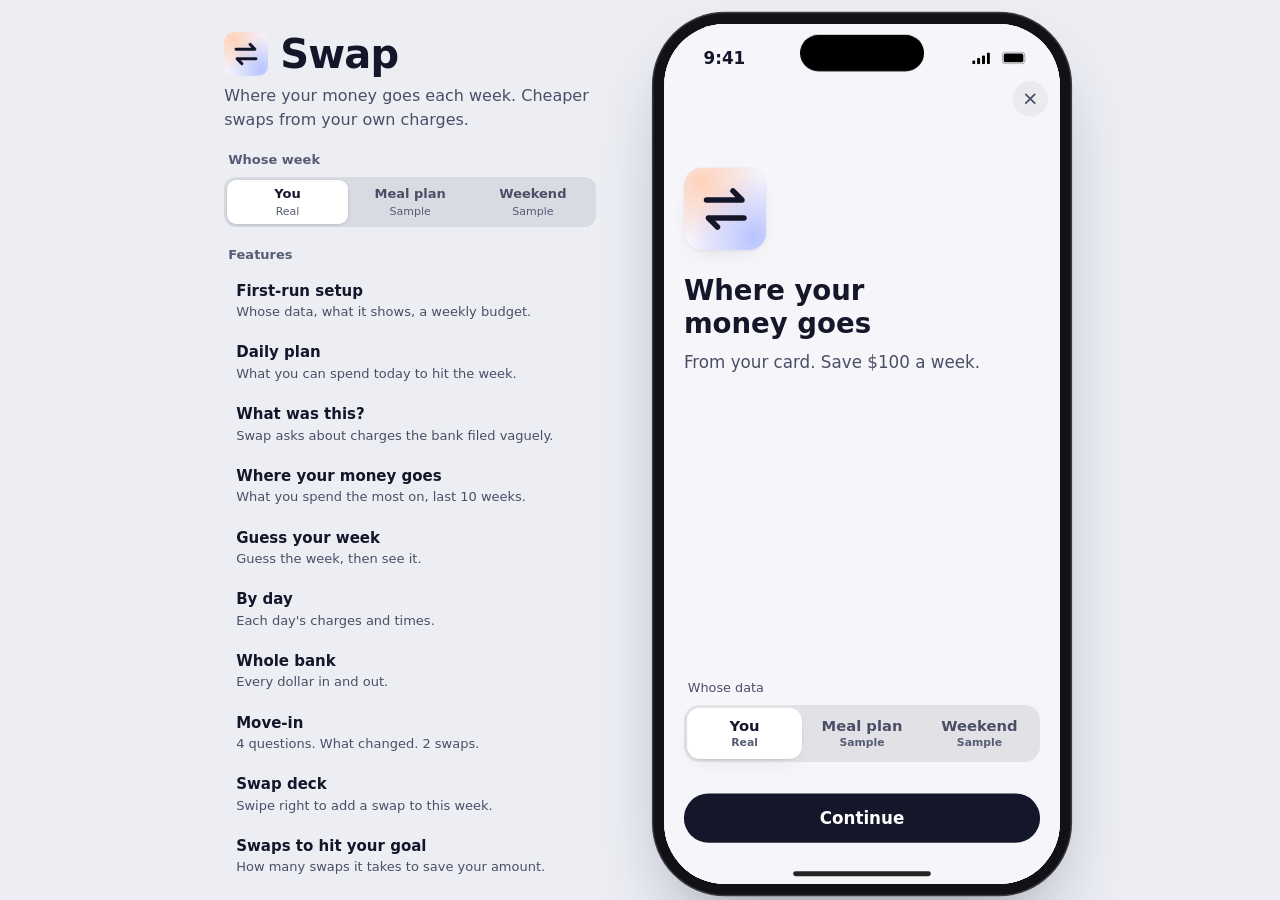
==== commit 2e869125: "Let the app ask about unclear charges and change any charge's category - What was this?: asks about " ====
--- a/app/index.html
+++ b/app/index.html
@@ -40,6 +40,7 @@
 <script src="private/live.js" onerror="this.remove()"></script>
 <script src="private/cloud-config.js" onerror="this.remove()"></script>
 <script src="cloud.js"></script>
+<script src="overrides.js"></script>
 <script src="category.js"></script>
 <script src="swapmath.js" onerror="this.remove()"></script>
 <script src="private/subscriptions.js" onerror="this.remove()"></script>
--- a/app/core.css
+++ b/app/core.css
@@ -415,3 +415,12 @@
 @media (hover: hover) { .tap-row:hover { background: var(--fill); } }
 .tap-row:active { background: var(--fill); }
 .tap-row:focus-visible { outline: 2px solid var(--ink); outline-offset: 2px; }
+
+/* Category picker (category.js recategorize). */
+.cg-pick { display: grid; padding: var(--s-1) var(--s-3); margin-top: var(--s-3); }
+.cg-opt { all: unset; box-sizing: border-box; display: grid; gap: 2px; min-height: var(--tap); padding: var(--s-2) var(--s-1); cursor: pointer; border-radius: var(--r-well); }
+.cg-opt + .cg-opt { box-shadow: 0 -.5px 0 var(--hair); }
+.cg-opt[aria-checked="true"] { background: var(--fill); }
+.cg-opt[aria-checked="true"] .t-sub { font-weight: 700; }
+.cg-opt:focus-visible { outline: 2px solid var(--ink); outline-offset: 2px; }
+.cg-hint { margin: var(--s-4) var(--s-1) 0; }
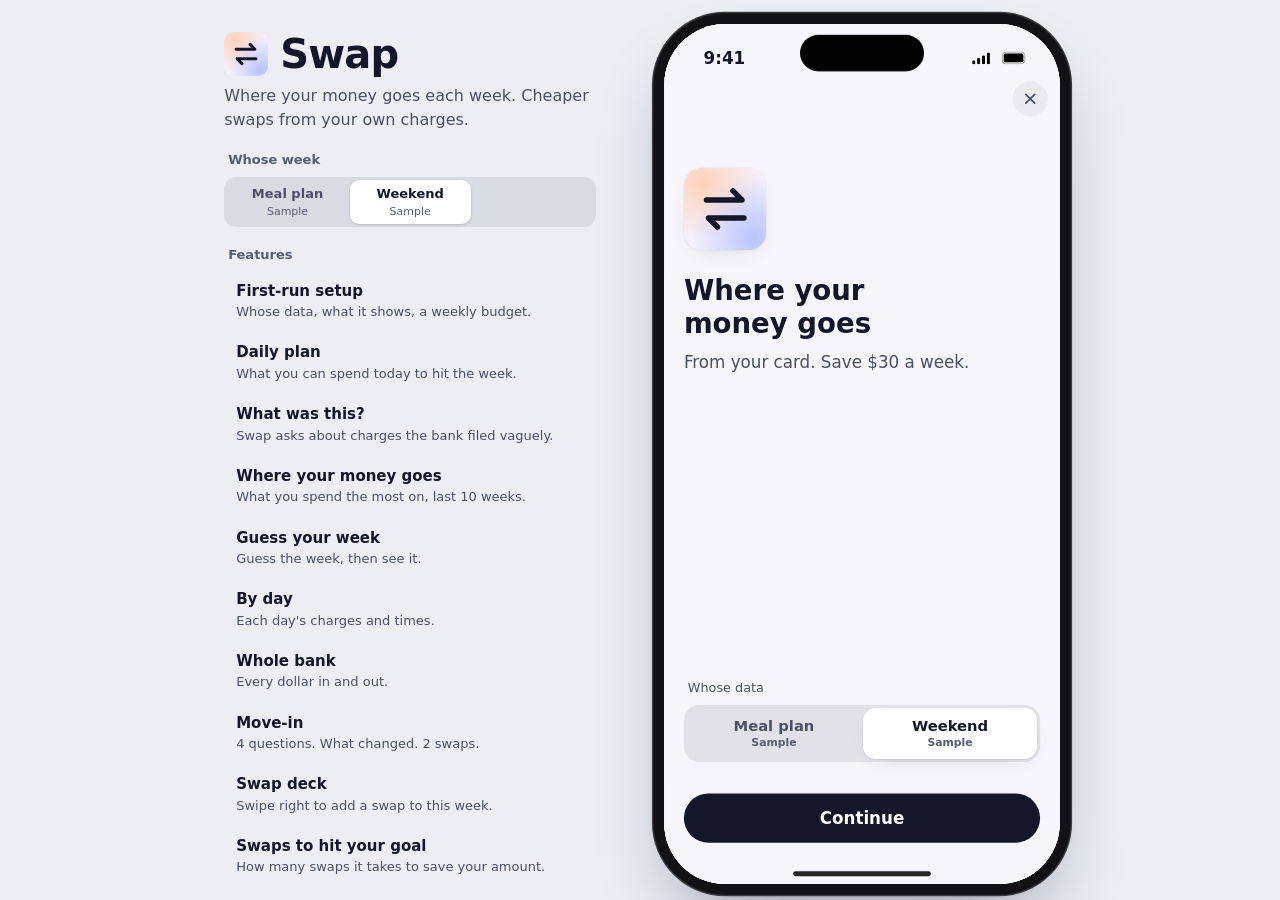
==== commit b57ab1db: "Public app: sample students only, real numbers move to private/ data.js no longer carries my Plaid a" ====
--- a/app/index.html
+++ b/app/index.html
@@ -38,6 +38,7 @@
 </div>
 
 <script src="private/live.js" onerror="this.remove()"></script>
+<script src="private/founder.js" onerror="this.remove()"></script>
 <script src="private/cloud-config.js" onerror="this.remove()"></script>
 <script src="cloud.js"></script>
 <script src="overrides.js"></script>
